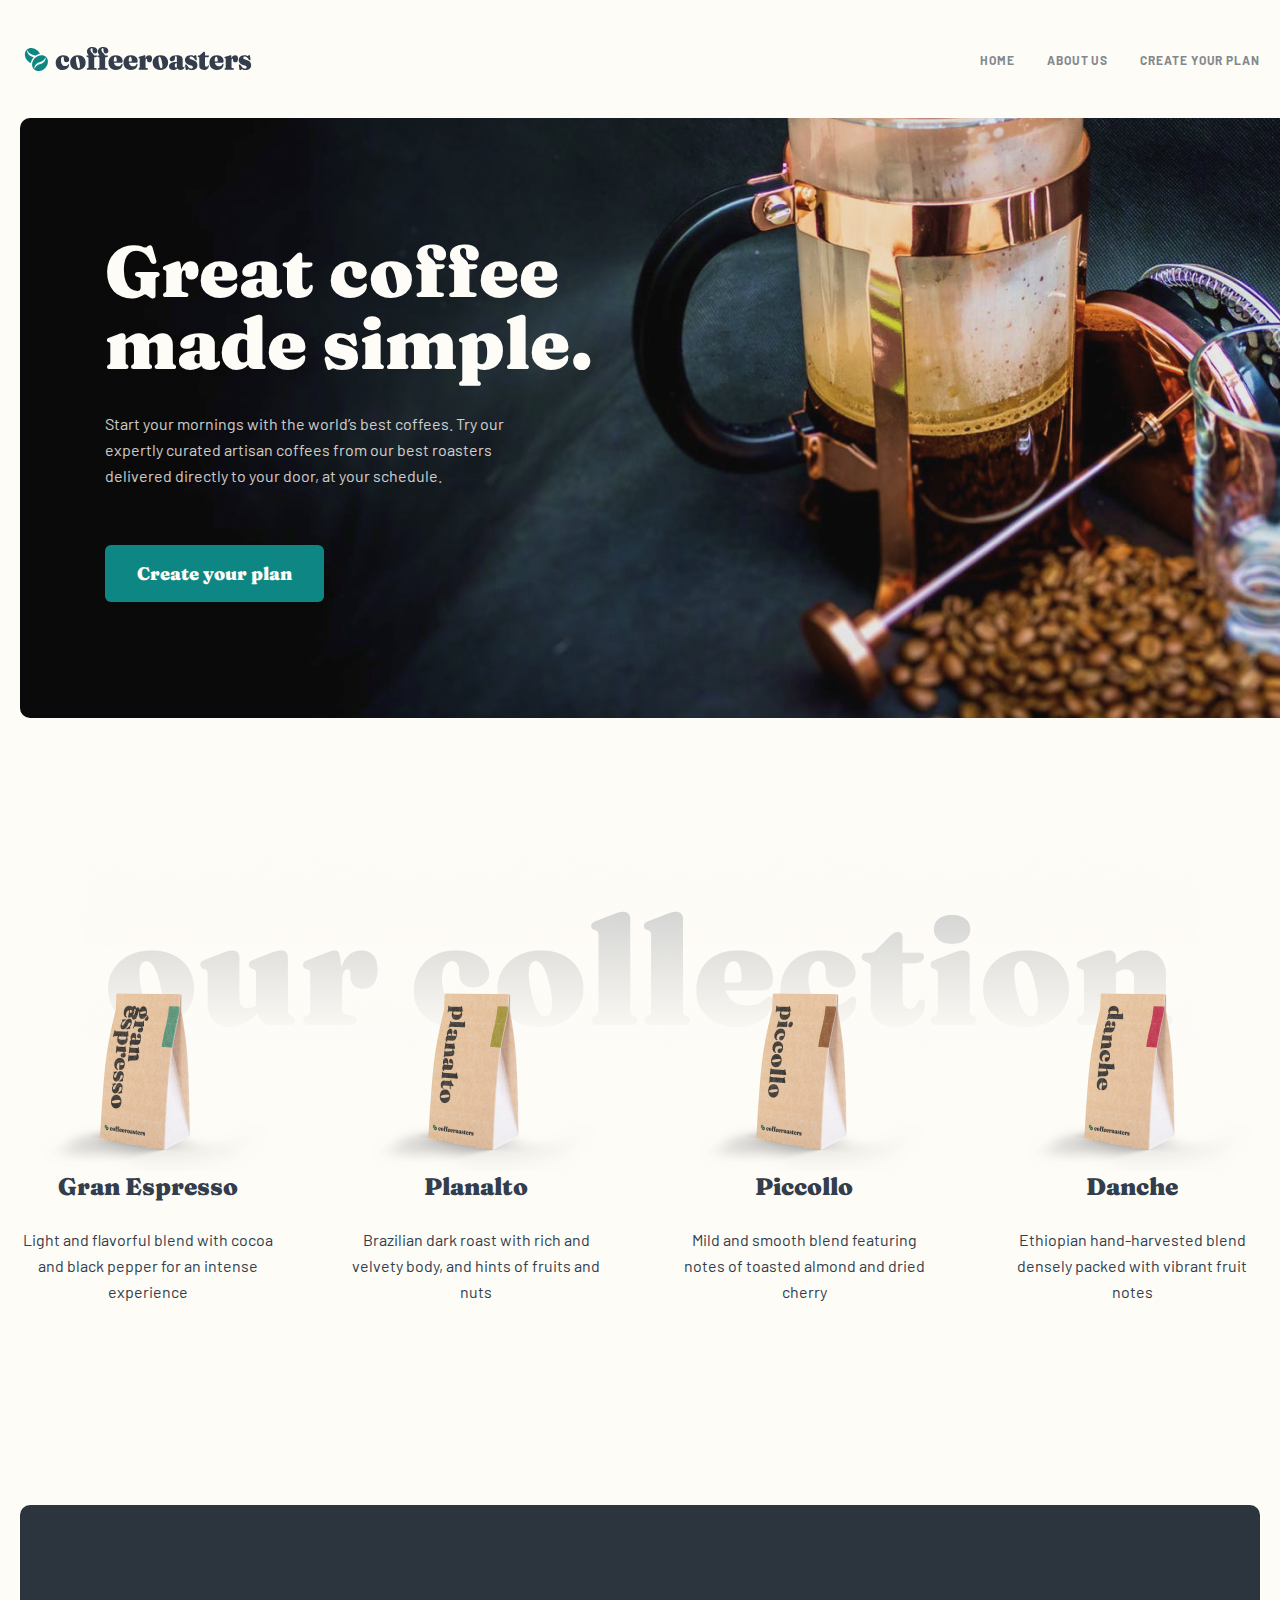
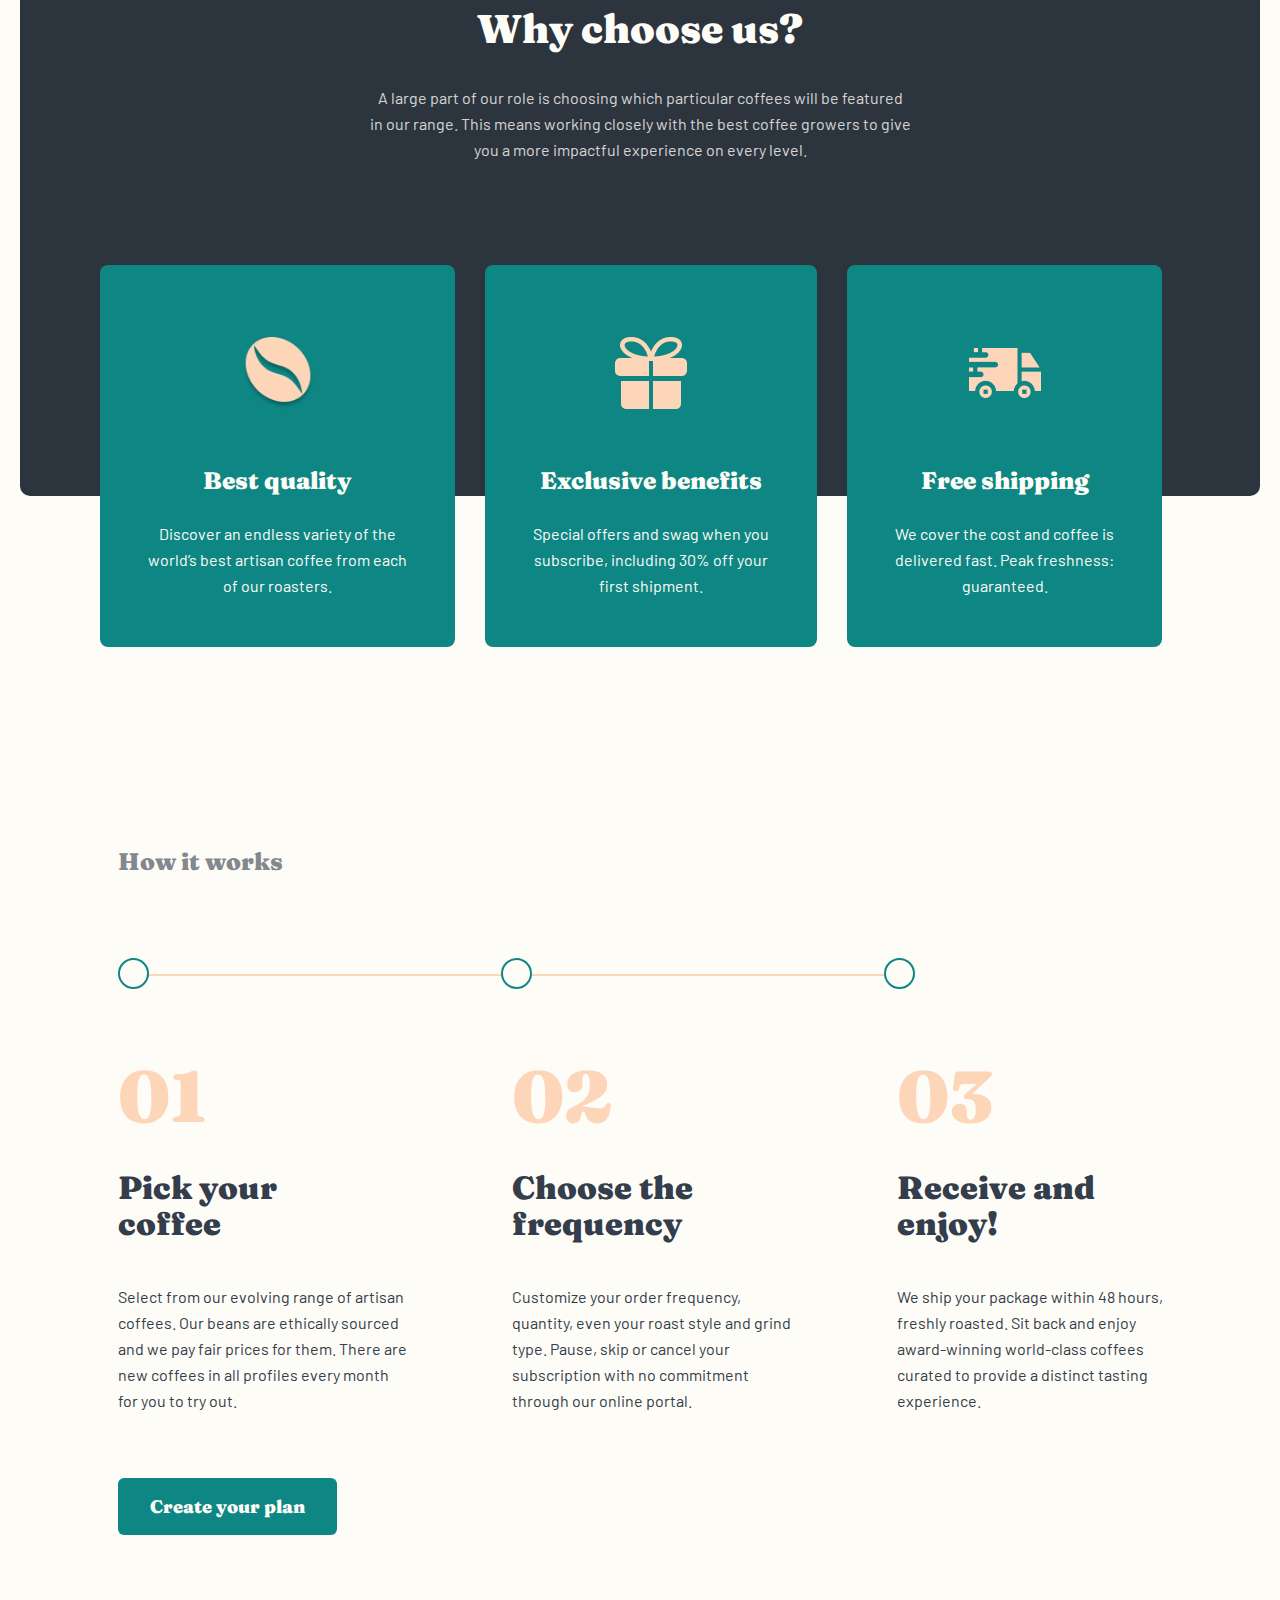
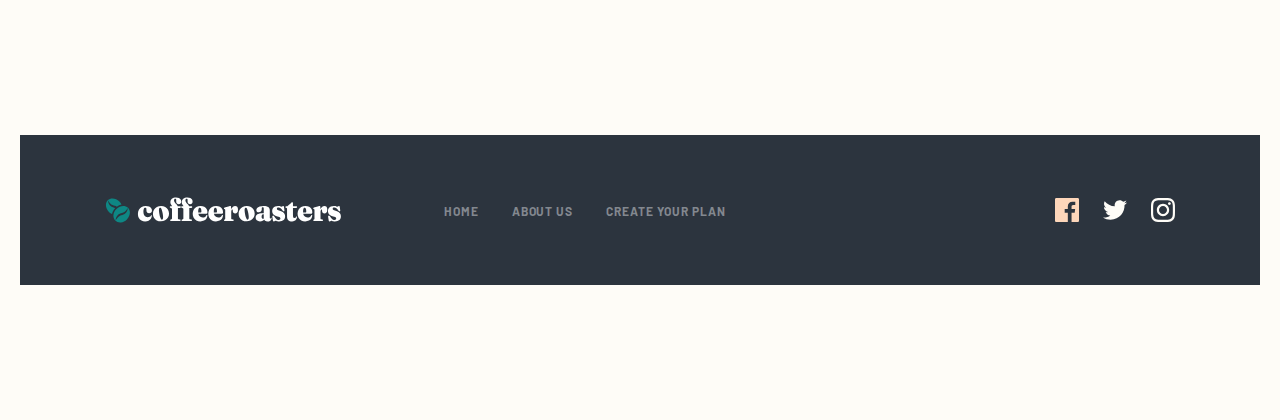
==== index.html @ cfc764c3 "Initial commit" ====
<!DOCTYPE html>
<html lang="uz">

<head>
    <meta charset="UTF-8">
    <meta http-equiv="X-UA-Compatible" content="IE=edge">
    <meta name="viewport" content="width=device-width, initial-scale=1.0">
    <link rel="stylesheet" href="./css/normalize.css">
    <link rel="stylesheet" href="./css/main.css">
    <title>Coffeeroasters</title>
</head>

<body>
    <header class="site-header">
        <div class="container">
            <div class="site-header__hero-nav">
                <a class="site-header__hero-nav-logo" href="./index.html">
                    <img src="./images/coffee-logo.svg" alt="coffee logosi" width="236" height="26">
                </a>
                <nav class="site-nav">
                    <ul class="site-nav__list">
                        <li class="site-nav__item">
                            <a class="site-nav__item-a" href="#">home</a>
                        </li>
                        <li class="site-nav__item">
                            <a class="site-nav__item-a" href="./about.html">about us</a>
                        </li>
                        <li class="site-nav__item">
                            <a class="site-nav__item-a" href="./sub.html">create your plan</a>
                        </li>
                    </ul>
                </nav>
            </div>
        </div>
    </header>

    <main class="main">
        <section class="site-hero">
            <div class="container">
                <div class="hero">
                    <h1 class="hero__title">Great coffee <br>made simple.</h1>
                    <p class="hero__p">Start your mornings with the world’s best coffees. Try our <br>expertly curated
                        artisan coffees from our best roasters <br>delivered directly to your door, at your schedule.
                    </p>
                    <button class="main-button">
                        <span>Create your plan</span>
                    </button>
                </div>
            </div>
        </section>

        <section class="site-collection">
            <div class="container collection--container">
                <h2 class="visually-hidden">Our collection</h2>
                <div class="collection">
                    <ul class="collection__list">
                        <li class="collection__item">
                            <h3 class="collection__item-h3">Gran Espresso</h3>
                            <p class="collection__item-desc">Light and flavorful blend with cocoa <br>and black pepper for an intense <br>experience
                            </p>
                        </li>
                        <li class="collection__item">
                            <h3 class="collection__item-h3">Planalto</h3>
                            <p class="collection__item-desc">Brazilian dark roast with rich and <br>velvety body, and hints of fruits and <br>nuts</p>
                        </li>
                        <li class="collection__item">
                            <h3 class="collection__item-h3">Piccollo</h3>
                            <p class="collection__item-desc">Mild and smooth blend featuring <br>notes of toasted almond and dried <br>cherry</p>
                        </li>
                        <li class="collection__item">
                            <h3 class="collection__item-h3">Danche</h3>
                            <p class="collection__item-desc">Ethiopian hand-harvested blend <br>densely packed with vibrant fruit <br>notes</p>
                        </li>
                    </ul>
                </div>
            </div>
        </section>

        <section class="site-services">
            <div class="container">
                <div class="services">
                    <div class="services__head">
                        <h2 class="services__head-title">Why choose us?</h2>
                        <p class="services__head-p">A large part of our role is choosing which particular coffees will be
                            featured <br>in our range. This means working closely with the best coffee growers to give
                            <br>you a more impactful experience on every level.
                        </p>
                    </div>
                    <ul class="services__list">
                        <li class="services__item">
                            <a class="services__item-link" href="#">
                                <h3 class="services__item-h3">Best quality</h3>
                                <p class="services__item-desc">Discover an endless variety of the <br>world’s best artisan coffee from each <br>of
                                    our roasters.</p>
                            </a>
                        </li>
                        <li class="services__item">
                            <a class="services__item-link" href="#">
                                <h3 class="services__item-h3">Exclusive benefits</h3>
                                <p class="services__item-desc">Special offers and swag when you <br>subscribe, including 30% off your <br>first
                                    shipment.</p>
                            </a>
                        </li>
                        <li class="services__item">
                            <a class="services__item-link" href="#">
                                <h3 class="services__item-h3">Free shipping</h3>
                                <p class="services__item-desc">We cover the cost and coffee is <br>delivered fast. Peak freshness: <br>guaranteed.
                                </p>
                            </a>
                        </li>
                    </ul>
                </div>
            </div>
        </section>

        <section class="site-work">
            <div class="container work--container">
                <div class="work">
                    <h2 class="work__title">How it works</h2>

                    <div class="work__line"></div>
                    <span class="work__line-item"></span>
                    <span class="work__line-item"></span>
                    <span class="work__line-item line-item"></span>

                    <ul class="work__list">
                        <li class="work__item">
                            <a class="work__item-a" href="#">
                                <p class="work__item-number">01</p>
                                <h3 class="work__item-title">Pick your <br>coffee</h3>
                                <p class="work__item-desc">Select from our evolving range of artisan <br>coffees. Our beans are ethically sourced <br>and we pay fair prices for them. There are <br>new coffees in all profiles every month <br>for you to try out.</p>
                            </a>
                        </li>
                        <li class="work__item">
                            <a class="work__item-a" href="#">
                                <p class="work__item-number">02</p>
                                <h3 class="work__item-title">Choose the <br>frequency</h3>
                                <p class="work__item-desc">Customize your order frequency, <br>quantity, even your roast style and grind <br>type. Pause, skip or cancel your <br>subscription with no commitment <br>through our online portal.</p>
                            </a>
                        </li>
                        <li class="work__item">
                            <a class="work__item-a" href="#">
                                <p class="work__item-number">03</p>
                                <h3 class="work__item-title">Receive and <br>enjoy!</h3>
                                <p class="work__item-desc">We ship your package within 48 hours, <br>freshly roasted. Sit back and enjoy <br>award-winning world-class coffees <br>curated to provide a distinct tasting <br>experience.</p>
                            </a>
                        </li>
                    </ul>
                    <button class="main-button">
                        <span>Create your plan</span>
                    </button>
                </div>
            </div>
        </section>
    </main>

    <footer class="site-footer">
        <div class="container">
            <div class="footer__body">
                <a class="footer__body-logo" href="#">
                    <img src="./images/coffee-logo-footer.svg" alt="coffee logosi" width="236" height="26">
                </a>
                <ul class="footer__body-list">
                    <li class="footer__body-item">
                        <a class="footer__body-item-a" href="#">home</a>
                    </li>
                    <li class="footer__body-item">
                        <a class="footer__body-item-a" href="./about.html">about us</a>
                    </li>
                    <li class="footer__body-item">
                        <a class="footer__body-item-a" href="./sub.html">create your plan</a>
                    </li>
                </ul>
                <ul class="footer__body-socialnet-list">
                    <li class="footer__body-socialnet-item">
                        <a href="https://www.facebook.com/stories/create">
                            <img src="./images/footer-facebook.svg" alt="facebook logosi" width="24" height="24">
                        </a>
                    </li>
                    <li class="footer__body-socialnet-item">
                        <a href="https://play.google.com/store/apps/details?id=com.twitter.android&hl=en_US&gl=US">
                            <img src="./images/footer-bird.svg" alt="twitter logosi" width="24" height="24">
                        </a>
                    </li>
                    <li class="footer__body-socialnet-item">
                        <a href="https://www.instagram.com/?hl=ru">
                            <img src="./images/footer-instagram.svg" alt="instagram logosi" width="24" height="24">
                        </a>
                    </li>
                </ul>
            </div>
        </div>
    </footer>
</body>

</html>
---- css/main.css ----
/*! normalize.css v8.0.1 | MIT License | github.com/necolas/normalize.css */
/* Document
   ========================================================================== */
/**
 * 1. Correct the line height in all browsers.
 * 2. Prevent adjustments of font size after orientation changes in iOS.
 */
html {
  line-height: 1.15;
  /* 1 */
  -webkit-text-size-adjust: 100%;
  /* 2 */
}

/* Sections
     ========================================================================== */
/**
   * Remove the margin in all browsers.
   */
body {
  margin: 0;
}

/**
   * Render the `main` element consistently in IE.
   */
main {
  display: block;
}

/**
   * Correct the font size and margin on `h1` elements within `section` and
   * `article` contexts in Chrome, Firefox, and Safari.
   */
h1 {
  font-size: 2em;
  margin: 0.67em 0;
}

/* Grouping content
     ========================================================================== */
/**
   * 1. Add the correct box sizing in Firefox.
   * 2. Show the overflow in Edge and IE.
   */
hr {
  -webkit-box-sizing: content-box;
          box-sizing: content-box;
  /* 1 */
  height: 0;
  /* 1 */
  overflow: visible;
  /* 2 */
}

/**
   * 1. Correct the inheritance and scaling of font size in all browsers.
   * 2. Correct the odd `em` font sizing in all browsers.
   */
pre {
  font-family: monospace, monospace;
  /* 1 */
  font-size: 1em;
  /* 2 */
}

/* Text-level semantics
     ========================================================================== */
/**
   * Remove the gray background on active links in IE 10.
   */
a {
  background-color: transparent;
}

/**
   * 1. Remove the bottom border in Chrome 57-
   * 2. Add the correct text decoration in Chrome, Edge, IE, Opera, and Safari.
   */
abbr[title] {
  border-bottom: none;
  /* 1 */
  text-decoration: underline;
  /* 2 */
  -webkit-text-decoration: underline dotted;
          text-decoration: underline dotted;
  /* 2 */
}

/**
   * Add the correct font weight in Chrome, Edge, and Safari.
   */
b,
strong {
  font-weight: bolder;
}

/**
   * 1. Correct the inheritance and scaling of font size in all browsers.
   * 2. Correct the odd `em` font sizing in all browsers.
   */
code,
kbd,
samp {
  font-family: monospace, monospace;
  /* 1 */
  font-size: 1em;
  /* 2 */
}

/**
   * Add the correct font size in all browsers.
   */
small {
  font-size: 80%;
}

/**
   * Prevent `sub` and `sup` elements from affecting the line height in
   * all browsers.
   */
sub,
sup {
  font-size: 75%;
  line-height: 0;
  position: relative;
  vertical-align: baseline;
}

sub {
  bottom: -0.25em;
}

sup {
  top: -0.5em;
}

/* Embedded content
     ========================================================================== */
/**
   * Remove the border on images inside links in IE 10.
   */
img {
  border-style: none;
}

/* Forms
     ========================================================================== */
/**
   * 1. Change the font styles in all browsers.
   * 2. Remove the margin in Firefox and Safari.
   */
button,
input,
optgroup,
select,
textarea {
  font-family: inherit;
  /* 1 */
  font-size: 100%;
  /* 1 */
  line-height: 1.15;
  /* 1 */
  margin: 0;
  /* 2 */
}

/**
   * Show the overflow in IE.
   * 1. Show the overflow in Edge.
   */
button,
input {
  /* 1 */
  overflow: visible;
}

/**
   * Remove the inheritance of text transform in Edge, Firefox, and IE.
   * 1. Remove the inheritance of text transform in Firefox.
   */
button,
select {
  /* 1 */
  text-transform: none;
}

/**
   * Correct the inability to style clickable types in iOS and Safari.
   */
button,
[type="button"],
[type="reset"],
[type="submit"] {
  -webkit-appearance: button;
}

/**
   * Remove the inner border and padding in Firefox.
   */
button::-moz-focus-inner,
[type="button"]::-moz-focus-inner,
[type="reset"]::-moz-focus-inner,
[type="submit"]::-moz-focus-inner {
  border-style: none;
  padding: 0;
}

/**
   * Restore the focus styles unset by the previous rule.
   */
button:-moz-focusring,
[type="button"]:-moz-focusring,
[type="reset"]:-moz-focusring,
[type="submit"]:-moz-focusring {
  outline: 1px dotted ButtonText;
}

/**
   * Correct the padding in Firefox.
   */
fieldset {
  padding: 0.35em 0.75em 0.625em;
}

/**
   * 1. Correct the text wrapping in Edge and IE.
   * 2. Correct the color inheritance from `fieldset` elements in IE.
   * 3. Remove the padding so developers are not caught out when they zero out
   *    `fieldset` elements in all browsers.
   */
legend {
  -webkit-box-sizing: border-box;
          box-sizing: border-box;
  /* 1 */
  color: inherit;
  /* 2 */
  display: table;
  /* 1 */
  max-width: 100%;
  /* 1 */
  padding: 0;
  /* 3 */
  white-space: normal;
  /* 1 */
}

/**
   * Add the correct vertical alignment in Chrome, Firefox, and Opera.
   */
progress {
  vertical-align: baseline;
}

/**
   * Remove the default vertical scrollbar in IE 10+.
   */
textarea {
  overflow: auto;
}

/**
   * 1. Add the correct box sizing in IE 10.
   * 2. Remove the padding in IE 10.
   */
[type="checkbox"],
[type="radio"] {
  -webkit-box-sizing: border-box;
          box-sizing: border-box;
  /* 1 */
  padding: 0;
  /* 2 */
}

/**
   * Correct the cursor style of increment and decrement buttons in Chrome.
   */
[type="number"]::-webkit-inner-spin-button,
[type="number"]::-webkit-outer-spin-button {
  height: auto;
}

/**
   * 1. Correct the odd appearance in Chrome and Safari.
   * 2. Correct the outline style in Safari.
   */
[type="search"] {
  -webkit-appearance: textfield;
  /* 1 */
  outline-offset: -2px;
  /* 2 */
}

/**
   * Remove the inner padding in Chrome and Safari on macOS.
   */
[type="search"]::-webkit-search-decoration {
  -webkit-appearance: none;
}

/**
   * 1. Correct the inability to style clickable types in iOS and Safari.
   * 2. Change font properties to `inherit` in Safari.
   */
::-webkit-file-upload-button {
  -webkit-appearance: button;
  /* 1 */
  font: inherit;
  /* 2 */
}

/* Interactive
     ========================================================================== */
/*
   * Add the correct display in Edge, IE 10+, and Firefox.
   */
details {
  display: block;
}

/*
   * Add the correct display in all browsers.
   */
summary {
  display: list-item;
}

/* Misc
     ========================================================================== */
/**
   * Add the correct display in IE 10+.
   */
template {
  display: none;
}

/**
   * Add the correct display in IE 10.
   */
[hidden] {
  display: none;
}

@font-face {
  font-family: 'Barlow';
  font-style: normal;
  font-weight: 400;
  src: url("../fonts/barlow-v5-latin-regular.woff2") format("woff2"), url("../fonts/barlow-v5-latin-regular.woff") format("woff"), url("../fonts/barlow-v5-latin-regular.ttf") format("truetype");
}

@font-face {
  font-family: 'Barlow';
  font-style: normal;
  font-weight: 500;
  src: url("../fonts/barlow-v5-latin-500.woff2") format("woff2"), url("../fonts/barlow-v5-latin-500.woff") format("woff"), url("../fonts/barlow-v5-latin-500.ttf") format("truetype");
}

@font-face {
  font-family: 'Barlow';
  font-style: normal;
  font-weight: 600;
  src: url("../fonts/barlow-v5-latin-600.woff2") format("woff2"), url("../fonts/barlow-v5-latin-600.woff") format("woff"), url("../fonts/barlow-v5-latin-600.ttf") format("truetype");
}

@font-face {
  font-family: 'Barlow';
  font-style: normal;
  font-weight: 700;
  src: url("../fonts/barlow-v5-latin-700.woff2") format("woff2"), url("../fonts/barlow-v5-latin-700.woff") format("woff"), url("../fonts/barlow-v5-latin-700.ttf") format("truetype");
}

@font-face {
  font-family: 'Fraunces';
  font-style: normal;
  font-weight: 900;
  src: url("../fonts/fraunces-v10-latin-900.woff2") format("woff2"), url("../fonts/fraunces-v10-latin-900.woff") format("woff"), url("../fonts/fraunces-v10-latin-900.ttf") format("truetype");
}

html {
  scroll-behavior: smooth;
  height: 100%;
}

*, *::after, *::before {
  -webkit-box-sizing: border-box;
          box-sizing: border-box;
}

body {
  display: -webkit-box;
  display: -ms-flexbox;
  display: flex;
  -webkit-box-orient: vertical;
  -webkit-box-direction: normal;
      -ms-flex-direction: column;
          flex-direction: column;
  font-family: "Barlow", sans-serif;
  margin: 0;
  padding: 0;
  background-color: #fefcf7;
  height: 100%;
}

img {
  vertical-align: middle;
}

.main {
  -webkit-box-flex: 1;
      -ms-flex-positive: 1;
          flex-grow: 1;
}

.container {
  max-width: 1320px;
  width: 100%;
  margin: 0 auto;
  padding: 0 20px;
}

.visually-hidden {
  position: absolute;
  width: 1px;
  height: 1px;
  margin: -1px;
  padding: 0;
  overflow: hidden;
  border: 0;
  clip: rect(0 0 0 0);
}

.site-header {
  padding: 43px 0;
}

.site-header__hero-nav {
  display: -webkit-box;
  display: -ms-flexbox;
  display: flex;
  -webkit-box-align: center;
      -ms-flex-align: center;
          align-items: center;
  -webkit-box-pack: justify;
      -ms-flex-pack: justify;
          justify-content: space-between;
}

.site-header__hero-nav-logo:hover {
  opacity: 0.8;
}

.site-header__hero-nav-logo:active {
  opacity: 0.6;
}

.site-nav__list {
  display: -webkit-box;
  display: -ms-flexbox;
  display: flex;
  list-style: none;
  padding: 0;
  margin: 0;
}

.site-nav__item {
  padding: 7px 0px 7px;
}

.site-nav__item + .site-nav__item {
  margin-left: 32px;
}

.site-nav__item-a {
  text-decoration: none;
  font-weight: bold;
  font-size: 12px;
  line-height: 15px;
  letter-spacing: 0.923077px;
  text-transform: uppercase;
  color: #83888F;
}

.site-nav__item-a:hover {
  color: #333D4B;
  cursor: pointer;
}

.hero {
  padding: 117px 0 116px 85px;
  background-image: url("../images/hero-img.jpg");
  border-radius: 10px;
  background-size: 1280px 600px;
  background-repeat: no-repeat;
  width: 1280px;
  height: 600px;
}

.hero__title {
  font-family: "Fraunces", sans-serif;
  font-weight: 900;
  font-size: 72px;
  line-height: 72px;
  color: #FEFCF7;
  margin: 0;
  padding: 0;
}

.hero__p {
  margin: 0;
  padding: 32px 0 56px;
  line-height: 26px;
  color: #FEFCF7;
  opacity: 0.8;
}

.main-button {
  padding: 16px 32px;
  border-radius: 6px;
  background: #0E8784;
  border: none;
}

.main-button:hover {
  background: #66D2CF;
  cursor: pointer;
}

.main-button span {
  font-family: "Fraunces", sans-serif;
  font-weight: 900;
  font-size: 18px;
  line-height: 25px;
  text-align: center;
  color: #FEFCF7;
}

.collection-container {
  width: 1151px;
}

.collection {
  background-image: url("../images/our-collection.png");
  background-repeat: no-repeat;
  background-size: 1111px 196px;
  background-position: center bottom 460px;
  padding: 260px 0 200px;
}

.collection__list {
  display: -webkit-box;
  display: -ms-flexbox;
  display: flex;
  -webkit-box-pack: justify;
      -ms-flex-pack: justify;
          justify-content: space-between;
  -webkit-box-align: center;
      -ms-flex-align: center;
          align-items: center;
  list-style: none;
  margin: 0;
  padding: 0;
}

.collection__item:nth-child(1)::before {
  content: '';
  display: block;
  margin: 0 auto;
  width: 256px;
  height: 193px;
  background-image: url("../images/collection-one.png");
  background-repeat: no-repeat;
}

.collection__item:nth-child(2)::before {
  content: '';
  display: block;
  margin: 0 auto;
  width: 256px;
  height: 193px;
  background-image: url("../images/collection-two.png");
  background-repeat: no-repeat;
}

.collection__item:nth-child(3)::before {
  content: '';
  display: block;
  margin: 0 auto;
  width: 256px;
  height: 193px;
  background-image: url("../images/collection-three.png");
  background-repeat: no-repeat;
}

.collection__item:nth-child(4)::before {
  content: '';
  display: block;
  margin: 0 auto;
  width: 256px;
  height: 193px;
  background-image: url("../images/collection-four.png");
  background-repeat: no-repeat;
}

.collection__item-h3 {
  font-family: "Fraunces", sans-serif;
  font-weight: 900;
  font-size: 24px;
  line-height: 32px;
  text-align: center;
  color: #333D4B;
  margin: 0 0 24px;
  padding: 0;
}

.collection__item-desc {
  line-height: 26px;
  text-align: center;
  color: #333D4B;
  margin: 0;
  padding: 0;
}

.site-services {
  position: relative;
  padding-bottom: 350px;
}

.services__head {
  padding: 100px 0 317px;
  background: #2C343E;
  border-radius: 10px;
}

.services__head-title {
  font-family: "Fraunces", sans-serif;
  font-weight: 900;
  font-size: 40px;
  line-height: 48px;
  text-align: center;
  color: #FEFCF7;
  margin: 0 0 32px;
  padding: 0;
}

.services__head-p {
  line-height: 26px;
  text-align: center;
  color: #FEFCF7;
  opacity: 0.8;
}

.services__list {
  position: absolute;
  top: 360px;
  left: 50%;
  display: -webkit-box;
  display: -ms-flexbox;
  display: flex;
  -webkit-box-align: center;
      -ms-flex-align: center;
          align-items: center;
  -webkit-box-pack: center;
      -ms-flex-pack: center;
          justify-content: center;
  margin: 0;
  padding: 0;
  list-style: none;
  margin: -15px;
  margin-left: -555px;
}

.services__item {
  background: #0E8784;
  border-radius: 8px;
  padding: 72px 48px 48px;
  margin: 15px;
}

.services__item:nth-child(3) {
  padding-top: 83px;
}

.services__item:nth-child(1)::before {
  content: '';
  display: block;
  margin: 0 auto;
  background-image: url("../images/choose-one.png");
  background-size: 72px 72px;
  width: 72px;
  height: 72px;
  margin-bottom: 56px;
}

.services__item:nth-child(2)::before {
  content: '';
  display: block;
  margin: 0 auto;
  background-image: url("../images/choose-two.png");
  background-size: 72px 72px;
  width: 72px;
  height: 72px;
  margin-bottom: 56px;
}

.services__item:nth-child(3)::before {
  content: '';
  display: block;
  margin: 0 auto;
  background-image: url("../images/choose-three.png");
  background-size: 72px 50px;
  width: 72px;
  height: 50px;
  margin-bottom: 67px;
}

.services__item-link {
  text-decoration: none;
}

.services__item-h3 {
  font-family: "Fraunces", sans-serif;
  font-weight: 900;
  font-size: 24px;
  line-height: 32px;
  text-align: center;
  color: #FEFCF7;
  margin: 0 0 24px;
  padding: 0;
}

.services__item-desc {
  line-height: 26px;
  text-align: center;
  color: #FEFCF7;
  margin: 0;
  padding: 0;
}

.site-work {
  position: relative;
  padding-bottom: 100px;
}

.work--container {
  width: 1085px;
}

.work__title {
  font-family: "Fraunces", sans-serif;
  font-weight: 900;
  font-size: 24px;
  line-height: 32px;
  color: #83888F;
  margin: 0 0 80px;
  padding: 0;
}

.work__line {
  position: absolute;
  top: 128px;
  left: 50%;
  z-index: -1;
  margin-left: -500px;
  width: 760px;
  border-bottom: 2px solid #FDD6BA;
}

.work__line-item {
  display: inline-block;
  height: 31px;
  width: 31px;
  border-radius: 50%;
  background-color: #FEFCF7;
  border: 2px solid #0E8784;
  margin-bottom: 67px;
  margin-right: 349px;
}

.line-item {
  margin-right: 0;
}

.work__list {
  display: -webkit-box;
  display: -ms-flexbox;
  display: flex;
  -webkit-box-align: center;
      -ms-flex-align: center;
          align-items: center;
  -webkit-box-pack: justify;
      -ms-flex-pack: justify;
          justify-content: space-between;
  list-style: none;
  margin: 0;
  padding: 0;
}

.work__item-a {
  text-decoration: none;
}

.work__item-number {
  font-family: "Fraunces", sans-serif;
  font-weight: 900;
  font-size: 72px;
  line-height: 72px;
  color: #FDD6BA;
  margin: 0 0 38px;
  padding: 0;
}

.work__item-title {
  font-family: "Fraunces", sans-serif;
  font-weight: 900;
  font-size: 32px;
  line-height: 36px;
  color: #333D4B;
  margin: 0 0 42px;
  padding: 0;
}

.work__item-desc {
  line-height: 26px;
  color: #333D4B;
  margin: 0 0 64px;
  padding: 0;
}

.site-footer {
  padding: 100px 0 135px;
}

.footer__body {
  display: -webkit-box;
  display: -ms-flexbox;
  display: flex;
  -webkit-box-align: center;
      -ms-flex-align: center;
          align-items: center;
  padding: 47px 85px;
  background-color: #2C343E;
}

.footer__body-logo {
  margin-right: 103px;
}

.footer__body-logo:hover {
  opacity: 0.8;
}

.footer__body-logo:active {
  opacity: 0.6;
}

.footer__body-list {
  display: -webkit-box;
  display: -ms-flexbox;
  display: flex;
  -webkit-box-align: center;
      -ms-flex-align: center;
          align-items: center;
  list-style: none;
  margin: 0;
  padding: 0;
}

.footer__body-item + .footer__body-item {
  margin-left: 33px;
}

.footer__body-item-a {
  text-decoration: none;
  font-weight: bold;
  font-size: 12px;
  line-height: 15px;
  letter-spacing: 0.923077px;
  text-transform: uppercase;
  color: #83888F;
}

.footer__body-item-a:hover {
  color: #FEFCF7;
}

.footer__body-socialnet-list {
  display: -webkit-box;
  display: -ms-flexbox;
  display: flex;
  -webkit-box-align: center;
      -ms-flex-align: center;
          align-items: center;
  list-style: none;
  margin-left: auto;
}

.footer__body-socialnet-item:hover {
  cursor: pointer;
  opacity: 0.8;
}

.footer__body-socialnet-item + .footer__body-socialnet-item {
  margin-left: 24px;
}

.about-hero {
  background-image: url("../images/about-hero.jpg");
  border-radius: 10px;
  background-size: 1280px 450px;
  background-repeat: no-repeat;
  width: 1280px;
  height: 600px;
  padding: 137px 0 137px 85px;
}

.about-hero__title {
  font-family: "Fraunces", sans-serif;
  font-weight: 900;
  font-size: 40px;
  line-height: 48px;
  color: #FEFCF7;
  margin: 0;
  padding: 0;
  margin-bottom: 24px;
}

.about-hero__desc {
  line-height: 26px;
  color: #FEFCF7;
  margin: 0;
  padding: 0;
}

.site-commit {
  padding-bottom: 255px;
}

.commit-container {
  width: 1150px;
}

.commit {
  display: -webkit-box;
  display: -ms-flexbox;
  display: flex;
  -webkit-box-align: center;
      -ms-flex-align: center;
          align-items: center;
  -webkit-box-pack: justify;
      -ms-flex-pack: justify;
          justify-content: space-between;
}

.commit__left {
  border-radius: 8px;
}

.commit-title {
  font-family: "Fraunces", sans-serif;
  font-weight: 900;
  font-size: 40px;
  line-height: 48px;
  color: #333D4B;
  margin: 0 0 32px;
  padding: 0;
}

.commit-desc {
  line-height: 26px;
  color: #333D4B;
  padding: 0;
  margin: 0;
}

.site-quality {
  position: relative;
  padding: 0 0 100px;
}

.quality {
  display: -webkit-box;
  display: -ms-flexbox;
  display: flex;
  -webkit-box-align: center;
      -ms-flex-align: center;
          align-items: center;
  -webkit-box-pack: justify;
      -ms-flex-pack: justify;
          justify-content: space-between;
  background-color: #2C343E;
  padding: 86px 0 176px 85px;
  border-radius: 10px;
}

.quality-right {
  position: absolute;
  top: -88px;
  left: 50%;
  margin-left: 110px;
  border-radius: 10px;
}

.quality-title {
  font-family: "Fraunces", sans-serif;
  font-weight: 900;
  font-size: 40px;
  line-height: 48px;
  color: #FEFCF7;
  margin: 0 0 32px;
  padding: 0;
}

.quality-desc {
  line-height: 26px;
  color: #FEFCF7;
  margin: 0;
  padding: 0;
}

.site-place {
  padding: 65px 0 80px;
}

.place-container {
  width: 1085px;
}

.place__title {
  font-family: "Fraunces", sans-serif;
  font-weight: 900;
  font-size: 24px;
  line-height: 32px;
  color: #83888F;
  margin: 0 0 72px;
  padding: 0;
}

.place__list {
  display: -webkit-box;
  display: -ms-flexbox;
  display: flex;
  -webkit-box-align: center;
      -ms-flex-align: center;
          align-items: center;
  -webkit-box-pack: justify;
      -ms-flex-pack: justify;
          justify-content: space-between;
  list-style: none;
  padding: 0;
  margin: 0;
}

.place-item:nth-child(1)::before {
  content: '';
  display: inline-block;
  background-image: url("../../images/united-kingdom.png");
  background-repeat: no-repeat;
  width: 41px;
  height: 49px;
  background-position: top 0 left 0px;
  padding-top: 95px;
}

.place-item:nth-child(2)::before {
  content: '';
  display: inline-block;
  background-image: url("../../images/canada.png");
  background-repeat: no-repeat;
  width: 52px;
  height: 50px;
  background-position: top 0 left 0px;
  padding-top: 95px;
}

.place-item:nth-child(3)::before {
  content: '';
  display: inline-block;
  background-image: url("../../images/australia.png");
  background-repeat: no-repeat;
  width: 49px;
  height: 44px;
  background-position: top 0 left 0px;
  padding-top: 95px;
}

.place__link {
  text-decoration: none;
}

.place-item-title {
  font-family: "Fraunces", sans-serif;
  font-weight: 900;
  font-size: 32px;
  line-height: 36px;
  color: #333D4B;
  margin: 0 0 24px;
  padding: 0;
}

.place-item-desc {
  line-height: 26px;
  color: #333D4B;
  padding: 0;
  margin: 0;
}

.site-sub-hero {
  background-image: url("../../images/active-hero.jpg");
  background-repeat: no-repeat;
  background-size: 1280px 450px;
  background-position: center;
  padding-bottom: 68px;
}

.sub-hero {
  padding: 134px 0 134px 85px;
}

.sub-hero__title {
  margin: 0 0 32px;
  font-family: "Fraunces 9pt", sans-serif;
  font-weight: 900;
  font-size: 72px;
  line-height: 72px;
  color: #FEFCF7;
}

.sub-hero__desc {
  line-height: 26px;
  color: #FEFCF7;
  margin: 0;
}

.site-work--sub {
  padding: 100px 0;
}

.container--work-sub {
  width: 1280px;
  padding: 100px 0 100px 85px;
  background-color: #2C343E;
  border-radius: 10px;
}

.work__line--sub {
  top: 214px;
  left: 50%;
  margin-left: -540px;
  border-bottom: 2px solid #FDD6BA;
  z-index: 1;
  width: 769px;
}

.work__line-item--sub {
  background-color: #2C343E;
}

.work__item-title--sub {
  color: #FEFCF7;
}

.work__item-desc--sub {
  color: #FEFCF7;
}

.coffee {
  padding: 68px 0;
}

.coffee__container {
  display: -webkit-box;
  display: -ms-flexbox;
  display: flex;
  -webkit-box-align: start;
      -ms-flex-align: start;
          align-items: flex-start;
  -webkit-box-pack: justify;
      -ms-flex-pack: justify;
          justify-content: space-between;
  width: 1150px;
}

.coffee__list {
  padding: 0;
  margin: 0;
  list-style: none;
}

.coffee__item + .coffee__item {
  border-top: 1px solid rgba(131, 136, 143, 0.25);
  width: 255px;
}

.cofee__item-btn {
  font-family: "Fraunces 9pt", sans-serif;
  margin: 0;
  padding: 24px 0;
  font-weight: 900;
  font-size: 24px;
  line-height: 32px;
  color: #333D4B;
  opacity: 0.4;
  border: none;
  background-color: transparent;
  -webkit-transition: 0.3s;
  transition: 0.3s;
}

.cofee__item-btn-span {
  margin-right: 25px;
}

.cofee__item-btn:hover {
  color: #333D4B;
  opacity: 0.6;
  cursor: pointer;
}

.cofee__item-btn:active {
  color: #333D4B;
  opacity: 1;
}

.cofee__item-btn-1 {
  padding: 0 0 24px;
}

.form-coffee {
  margin-bottom: 88px;
}

.form-coffee__list {
  margin: 0;
  padding: 0;
  list-style: none;
}

.form-coffee__item {
  padding-bottom: 88px;
}

.form-coffee__label {
  display: -webkit-box;
  display: -ms-flexbox;
  display: flex;
  -webkit-box-align: center;
      -ms-flex-align: center;
          align-items: center;
  border-radius: 8px;
}

.form-coffee__label:hover {
  background: #FDD6BA;
}

.form-coffee__title {
  font-family: "Fraunces", sans-serif;
  font-weight: 900;
  font-size: 40px;
  line-height: 48px;
  color: #83888F;
  margin: 0;
  margin-bottom: 56px;
}

.form-coffee__body {
  display: -webkit-box;
  display: -ms-flexbox;
  display: flex;
  -webkit-box-align: center;
      -ms-flex-align: center;
          align-items: center;
  -webkit-box-pack: justify;
      -ms-flex-pack: justify;
          justify-content: space-between;
  width: 730px;
}

.form-coffee__card {
  padding: 32px 28px 0;
  min-height: 250px;
  max-width: 228px;
  background-color: #F4F1EB;
  border-radius: 8px;
  -webkit-transition: 0.3s;
  transition: 0.3s;
}

.form-coffee__card:hover {
  background-color: #FDD6BA;
  cursor: pointer;
}

.form-coffee__check:checked + .form-coffee__card {
  background-color: #0E8784;
}

.form-coffee__check:checked + .form-coffee__card .form-coffee__label-title {
  color: #fff;
}

.form-coffee__check:checked + .form-coffee__card .form-coffee__label-desc {
  color: #FEFCF7;
}

.form-coffee__label-title {
  font-family: "Fraunces", sans-serif;
  font-weight: 900;
  font-size: 24px;
  line-height: 32px;
  color: #333D4B;
}

.form-coffee__label-desc {
  line-height: 26px;
  color: #333D4B;
}

.coffee__summary {
  max-width: 730px;
  width: 100%;
  min-height: 208px;
  padding: 27px 64px 0;
  background-color: #2C343E;
  border-radius: 8px;
  margin-bottom: 40px;
}

.coffee__summary-title {
  font-weight: normal;
  line-height: 26px;
  text-transform: uppercase;
  color: #FFFFFF;
  opacity: 0.5;
  margin: 0 0 8px;
}

.coffee__summary-desc {
  font-family: "Fraunces", sans-serif;
  font-weight: 900;
  font-size: 24px;
  line-height: 40px;
  color: #FFFFFF;
  margin: 0;
}

.coffee__summary-desc-span {
  color: #0E8784;
}

.main-button--coffee {
  margin-left: 513px;
}
/*# sourceMappingURL=main.css.map */
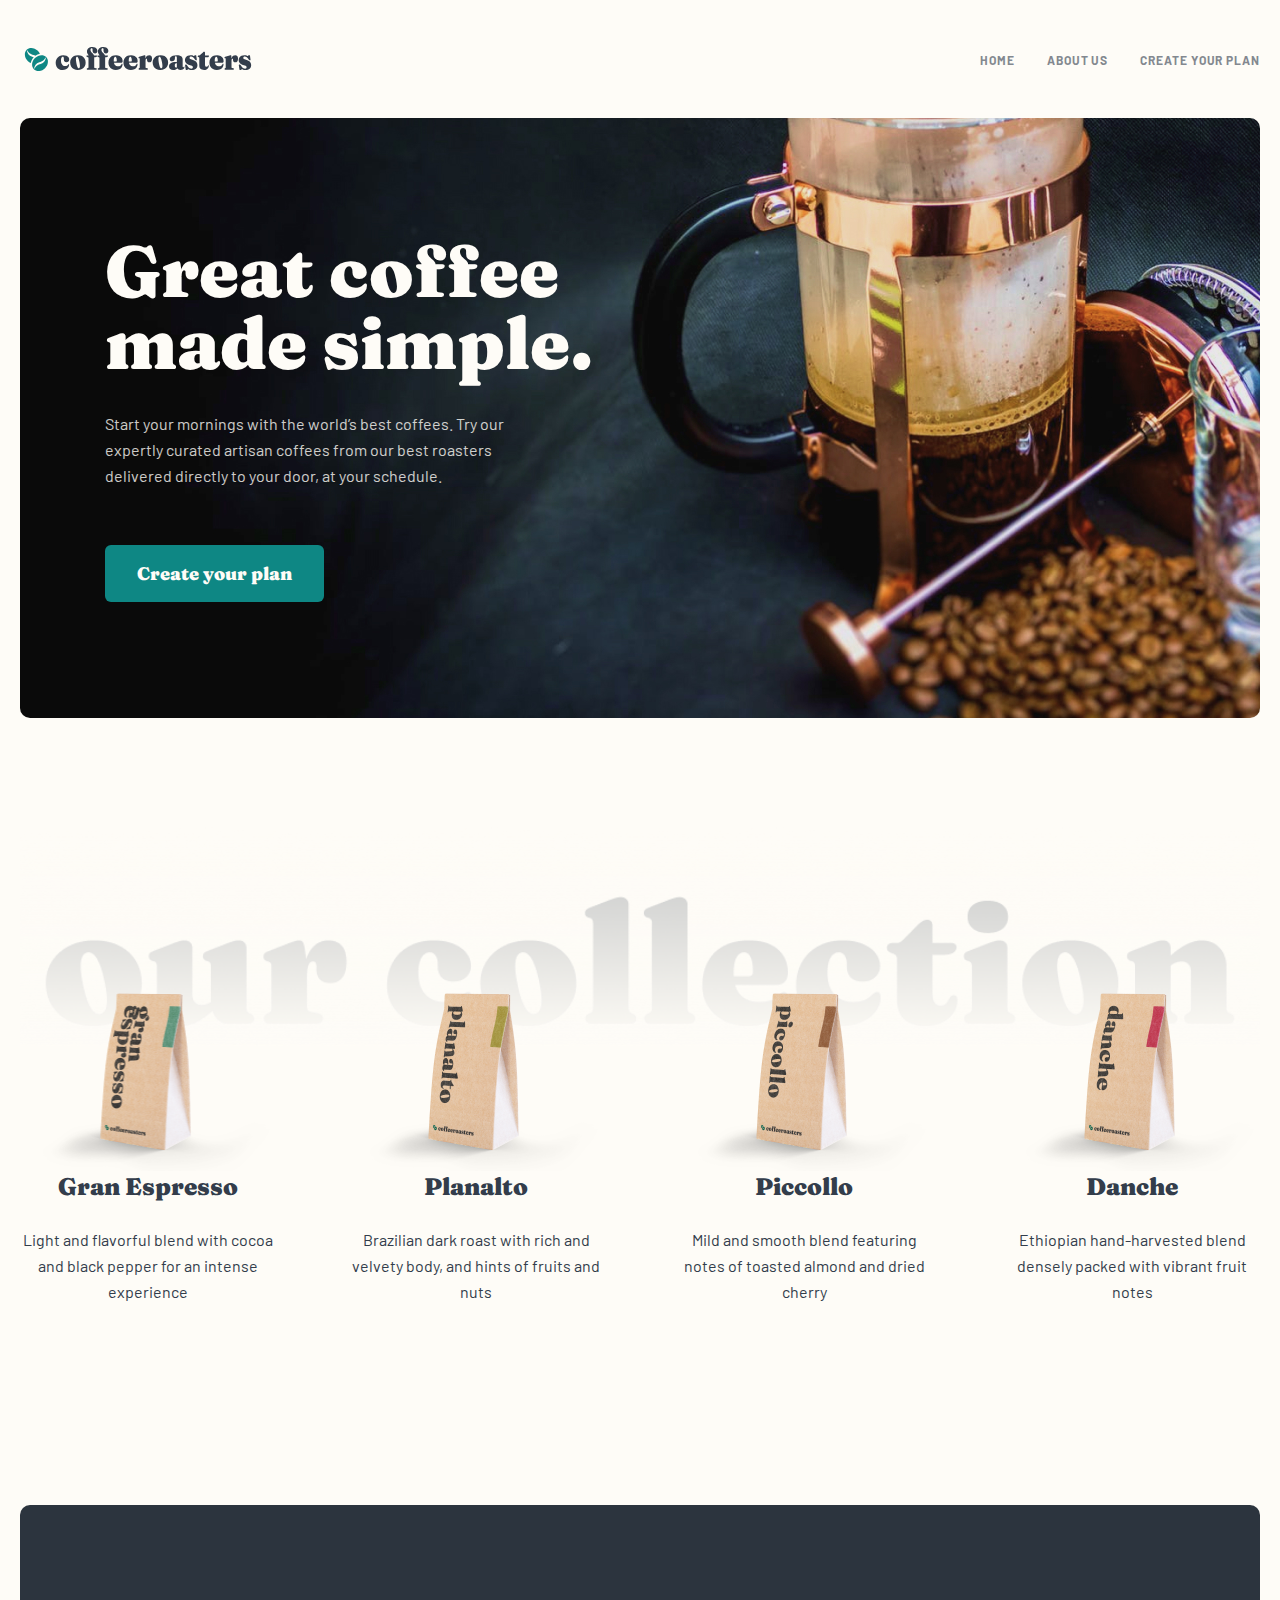
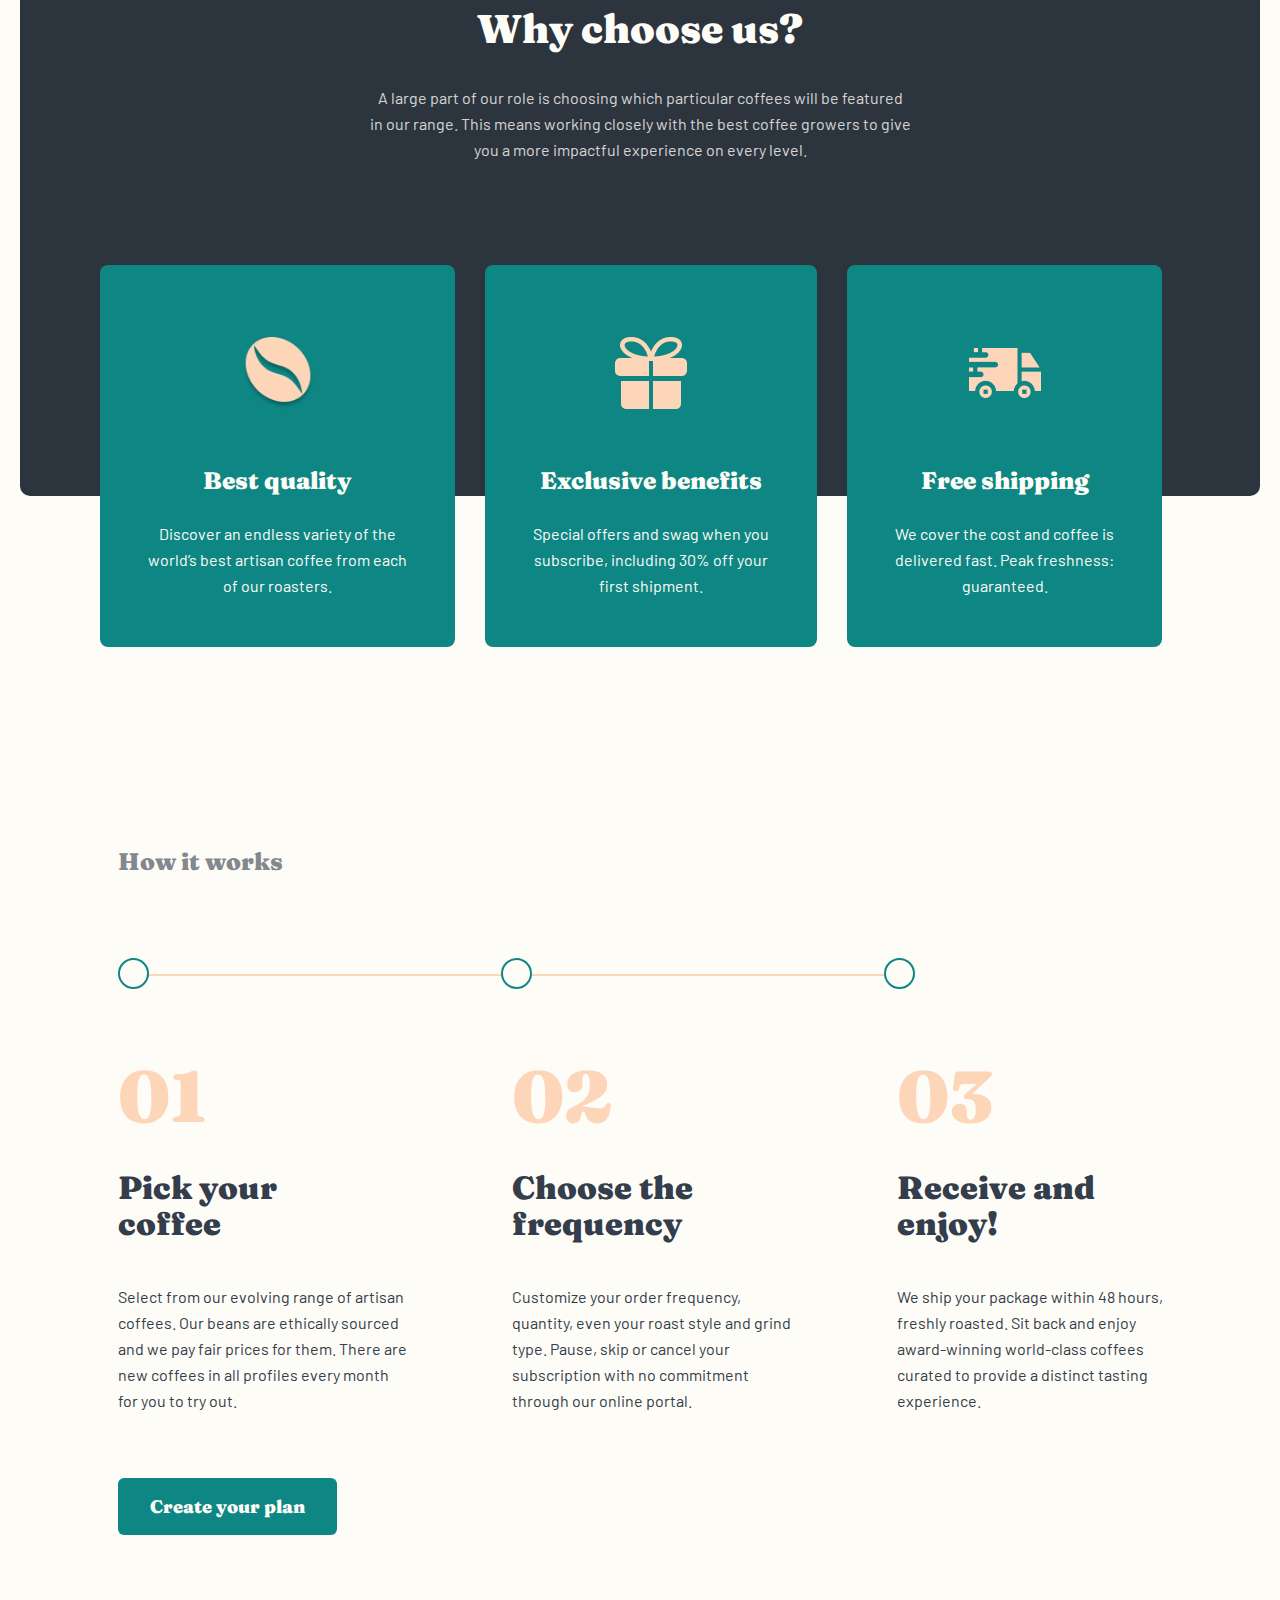
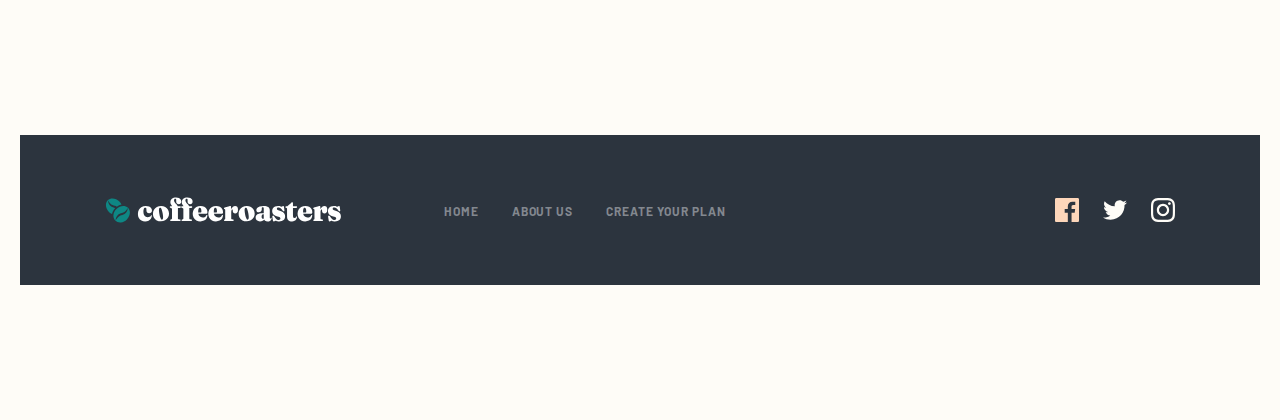
==== commit 5865131b: "initial commit" ====
--- a/index.html
+++ b/index.html
@@ -30,6 +30,7 @@
                         </li>
                     </ul>
                 </nav>
+                <button class="site-header__hamburger"></button>
             </div>
         </div>
     </header>
@@ -55,21 +56,37 @@
                 <div class="collection">
                     <ul class="collection__list">
                         <li class="collection__item">
-                            <h3 class="collection__item-h3">Gran Espresso</h3>
-                            <p class="collection__item-desc">Light and flavorful blend with cocoa <br>and black pepper for an intense <br>experience
-                            </p>
-                        </li>
-                        <li class="collection__item">
-                            <h3 class="collection__item-h3">Planalto</h3>
-                            <p class="collection__item-desc">Brazilian dark roast with rich and <br>velvety body, and hints of fruits and <br>nuts</p>
-                        </li>
-                        <li class="collection__item">
-                            <h3 class="collection__item-h3">Piccollo</h3>
-                            <p class="collection__item-desc">Mild and smooth blend featuring <br>notes of toasted almond and dried <br>cherry</p>
-                        </li>
-                        <li class="collection__item">
-                            <h3 class="collection__item-h3">Danche</h3>
-                            <p class="collection__item-desc">Ethiopian hand-harvested blend <br>densely packed with vibrant fruit <br>notes</p>
+                            <img class="collection__item-img" src="./images/collection-one.png" alt="collection picture" width="256" height="193">
+                            <div class="collection__item-text">
+                                <h3 class="collection__item-h3">Gran Espresso</h3>
+                                <p class="collection__item-desc">Light and flavorful blend with cocoa <br>and black
+                                    pepper for an intense <br>experience
+                                </p>
+                            </div>
+                        </li>
+                        <li class="collection__item">
+                            <img class="collection__item-img" src="./images/collection-two.png" alt="collection picture" width="256" height="193">
+                            <div class="collection__item-text">
+                                <h3 class="collection__item-h3">Planalto</h3>
+                                <p class="collection__item-desc">Brazilian dark roast with rich and <br>velvety body,
+                                    and
+                                    hints of fruits and <br>nuts</p>
+                            </div>
+                        </li>
+                        <li class="collection__item">
+                            <img class="collection__item-img" src="./images/collection-three.png" alt="collection picture" width="256" height="193">
+                            <div class="collection__item-text">
+                                <h3 class="collection__item-h3">Piccollo</h3>
+                                <p class="collection__item-desc">Mild and smooth blend featuring <br>notes of toasted almond and dried <br>cherry</p>
+                            </div>
+                        </li>
+                        <li class="collection__item">
+                            <img class="collection__item-img" src="./images/collection-four.png" alt="collection picture" width="256" height="193">
+                            <div class="collection__item-text">
+                                <h3 class="collection__item-h3">Danche</h3>
+                                <p class="collection__item-desc">Ethiopian hand-harvested blend <br>densely packed with
+                                    vibrant fruit <br>notes</p>
+                            </div>
                         </li>
                     </ul>
                 </div>
@@ -81,7 +98,8 @@
                 <div class="services">
                     <div class="services__head">
                         <h2 class="services__head-title">Why choose us?</h2>
-                        <p class="services__head-p">A large part of our role is choosing which particular coffees will be
+                        <p class="services__head-p">A large part of our role is choosing which particular coffees will
+                            be
                             featured <br>in our range. This means working closely with the best coffee growers to give
                             <br>you a more impactful experience on every level.
                         </p>
@@ -90,21 +108,24 @@
                         <li class="services__item">
                             <a class="services__item-link" href="#">
                                 <h3 class="services__item-h3">Best quality</h3>
-                                <p class="services__item-desc">Discover an endless variety of the <br>world’s best artisan coffee from each <br>of
+                                <p class="services__item-desc">Discover an endless variety of the <br>world’s best
+                                    artisan coffee from each <br>of
                                     our roasters.</p>
                             </a>
                         </li>
                         <li class="services__item">
                             <a class="services__item-link" href="#">
                                 <h3 class="services__item-h3">Exclusive benefits</h3>
-                                <p class="services__item-desc">Special offers and swag when you <br>subscribe, including 30% off your <br>first
+                                <p class="services__item-desc">Special offers and swag when you <br>subscribe, including
+                                    30% off your <br>first
                                     shipment.</p>
                             </a>
                         </li>
                         <li class="services__item">
                             <a class="services__item-link" href="#">
                                 <h3 class="services__item-h3">Free shipping</h3>
-                                <p class="services__item-desc">We cover the cost and coffee is <br>delivered fast. Peak freshness: <br>guaranteed.
+                                <p class="services__item-desc">We cover the cost and coffee is <br>delivered fast. Peak
+                                    freshness: <br>guaranteed.
                                 </p>
                             </a>
                         </li>
@@ -128,21 +149,27 @@
                             <a class="work__item-a" href="#">
                                 <p class="work__item-number">01</p>
                                 <h3 class="work__item-title">Pick your <br>coffee</h3>
-                                <p class="work__item-desc">Select from our evolving range of artisan <br>coffees. Our beans are ethically sourced <br>and we pay fair prices for them. There are <br>new coffees in all profiles every month <br>for you to try out.</p>
+                                <p class="work__item-desc">Select from our evolving range of artisan <br>coffees. Our
+                                    beans are ethically sourced <br>and we pay fair prices for them. There are <br>new
+                                    coffees in all profiles every month <br>for you to try out.</p>
                             </a>
                         </li>
                         <li class="work__item">
                             <a class="work__item-a" href="#">
                                 <p class="work__item-number">02</p>
                                 <h3 class="work__item-title">Choose the <br>frequency</h3>
-                                <p class="work__item-desc">Customize your order frequency, <br>quantity, even your roast style and grind <br>type. Pause, skip or cancel your <br>subscription with no commitment <br>through our online portal.</p>
+                                <p class="work__item-desc">Customize your order frequency, <br>quantity, even your roast
+                                    style and grind <br>type. Pause, skip or cancel your <br>subscription with no
+                                    commitment <br>through our online portal.</p>
                             </a>
                         </li>
                         <li class="work__item">
                             <a class="work__item-a" href="#">
                                 <p class="work__item-number">03</p>
                                 <h3 class="work__item-title">Receive and <br>enjoy!</h3>
-                                <p class="work__item-desc">We ship your package within 48 hours, <br>freshly roasted. Sit back and enjoy <br>award-winning world-class coffees <br>curated to provide a distinct tasting <br>experience.</p>
+                                <p class="work__item-desc">We ship your package within 48 hours, <br>freshly roasted.
+                                    Sit back and enjoy <br>award-winning world-class coffees <br>curated to provide a
+                                    distinct tasting <br>experience.</p>
                             </a>
                         </li>
                     </ul>
@@ -191,6 +218,8 @@
             </div>
         </div>
     </footer>
+
+    <script src="./js/index.js"></script>
 </body>
 
 </html>--- a/css/main.css
+++ b/css/main.css
@@ -431,6 +431,16 @@
 
 .site-header {
   padding: 43px 0;
+}
+
+.site-header__hamburger {
+  display: none;
+  background-color: transparent;
+  border: none;
+  background-image: url("../images/humburger.svg");
+  background-repeat: no-repeat;
+  width: 16px;
+  height: 15px;
 }
 
 .site-header__hero-nav {
@@ -485,14 +495,50 @@
   cursor: pointer;
 }
 
+@media only screen and (max-width: 600px) {
+  .site-header {
+    position: relative;
+  }
+  .site-header__hamburger {
+    display: inline-block;
+  }
+  .site-nav {
+    display: none;
+  }
+  .header--open .site-nav {
+    display: -webkit-box;
+    display: -ms-flexbox;
+    display: flex;
+    -webkit-box-pack: center;
+        -ms-flex-pack: center;
+            justify-content: center;
+    text-align: center;
+    width: 100%;
+    position: absolute;
+    top: 70%;
+    left: 0;
+    background-color: rgba(255, 255, 255, 0.952);
+    border: 1px solid #333D4B;
+    -webkit-transition: 5s;
+    transition: 5s;
+  }
+  .header--open .site-nav__list {
+    -webkit-box-orient: vertical;
+    -webkit-box-direction: normal;
+        -ms-flex-direction: column;
+            flex-direction: column;
+  }
+  .header--open .site-nav__item {
+    margin: 0;
+  }
+}
+
 .hero {
   padding: 117px 0 116px 85px;
   background-image: url("../images/hero-img.jpg");
   border-radius: 10px;
-  background-size: 1280px 600px;
+  background-size: cover;
   background-repeat: no-repeat;
-  width: 1280px;
-  height: 600px;
 }
 
 .hero__title {
@@ -511,6 +557,22 @@
   line-height: 26px;
   color: #FEFCF7;
   opacity: 0.8;
+}
+
+@media only screen and (max-width: 1015px) {
+  .hero {
+    padding: 104px 0 104px 58px;
+    background-image: url("../images/tablet-hero.jpg");
+  }
+  .hero__title {
+    font-size: 3rem;
+    line-height: 3rem;
+  }
+  .hero__p {
+    font-size: 15px;
+    line-height: 25px;
+    margin: 1.5rem 0 2.5rem;
+  }
 }
 
 .main-button {
@@ -541,7 +603,7 @@
 .collection {
   background-image: url("../images/our-collection.png");
   background-repeat: no-repeat;
-  background-size: 1111px 196px;
+  background-size: 100%;
   background-position: center bottom 460px;
   padding: 260px 0 200px;
 }
@@ -561,46 +623,6 @@
   padding: 0;
 }
 
-.collection__item:nth-child(1)::before {
-  content: '';
-  display: block;
-  margin: 0 auto;
-  width: 256px;
-  height: 193px;
-  background-image: url("../images/collection-one.png");
-  background-repeat: no-repeat;
-}
-
-.collection__item:nth-child(2)::before {
-  content: '';
-  display: block;
-  margin: 0 auto;
-  width: 256px;
-  height: 193px;
-  background-image: url("../images/collection-two.png");
-  background-repeat: no-repeat;
-}
-
-.collection__item:nth-child(3)::before {
-  content: '';
-  display: block;
-  margin: 0 auto;
-  width: 256px;
-  height: 193px;
-  background-image: url("../images/collection-three.png");
-  background-repeat: no-repeat;
-}
-
-.collection__item:nth-child(4)::before {
-  content: '';
-  display: block;
-  margin: 0 auto;
-  width: 256px;
-  height: 193px;
-  background-image: url("../images/collection-four.png");
-  background-repeat: no-repeat;
-}
-
 .collection__item-h3 {
   font-family: "Fraunces", sans-serif;
   font-weight: 900;
@@ -620,9 +642,50 @@
   padding: 0;
 }
 
+@media only screen and (max-width: 1060px) {
+  .collection__list {
+    -ms-flex-wrap: wrap;
+        flex-wrap: wrap;
+  }
+}
+
+@media only screen and (max-width: 770px) {
+  .collection {
+    padding: 12.7rem 0 7rem;
+    background-position: center bottom 60rem;
+  }
+  .collection__list {
+    -webkit-box-orient: vertical;
+    -webkit-box-direction: normal;
+        -ms-flex-direction: column;
+            flex-direction: column;
+  }
+  .collection__item {
+    display: -webkit-box;
+    display: -ms-flexbox;
+    display: flex;
+    -webkit-box-align: center;
+        -ms-flex-align: center;
+            align-items: center;
+    margin-bottom: 2rem;
+  }
+  .collection__item-img {
+    margin-right: 36px;
+  }
+  .collection__item-h3 {
+    text-align: left;
+  }
+  .collection__item-desc {
+    text-align: left;
+  }
+}
+
 .site-services {
+  padding-bottom: 350px;
+}
+
+.services {
   position: relative;
-  padding-bottom: 350px;
 }
 
 .services__head {
@@ -662,7 +725,6 @@
   -webkit-box-pack: center;
       -ms-flex-pack: center;
           justify-content: center;
-  margin: 0;
   padding: 0;
   list-style: none;
   margin: -15px;
